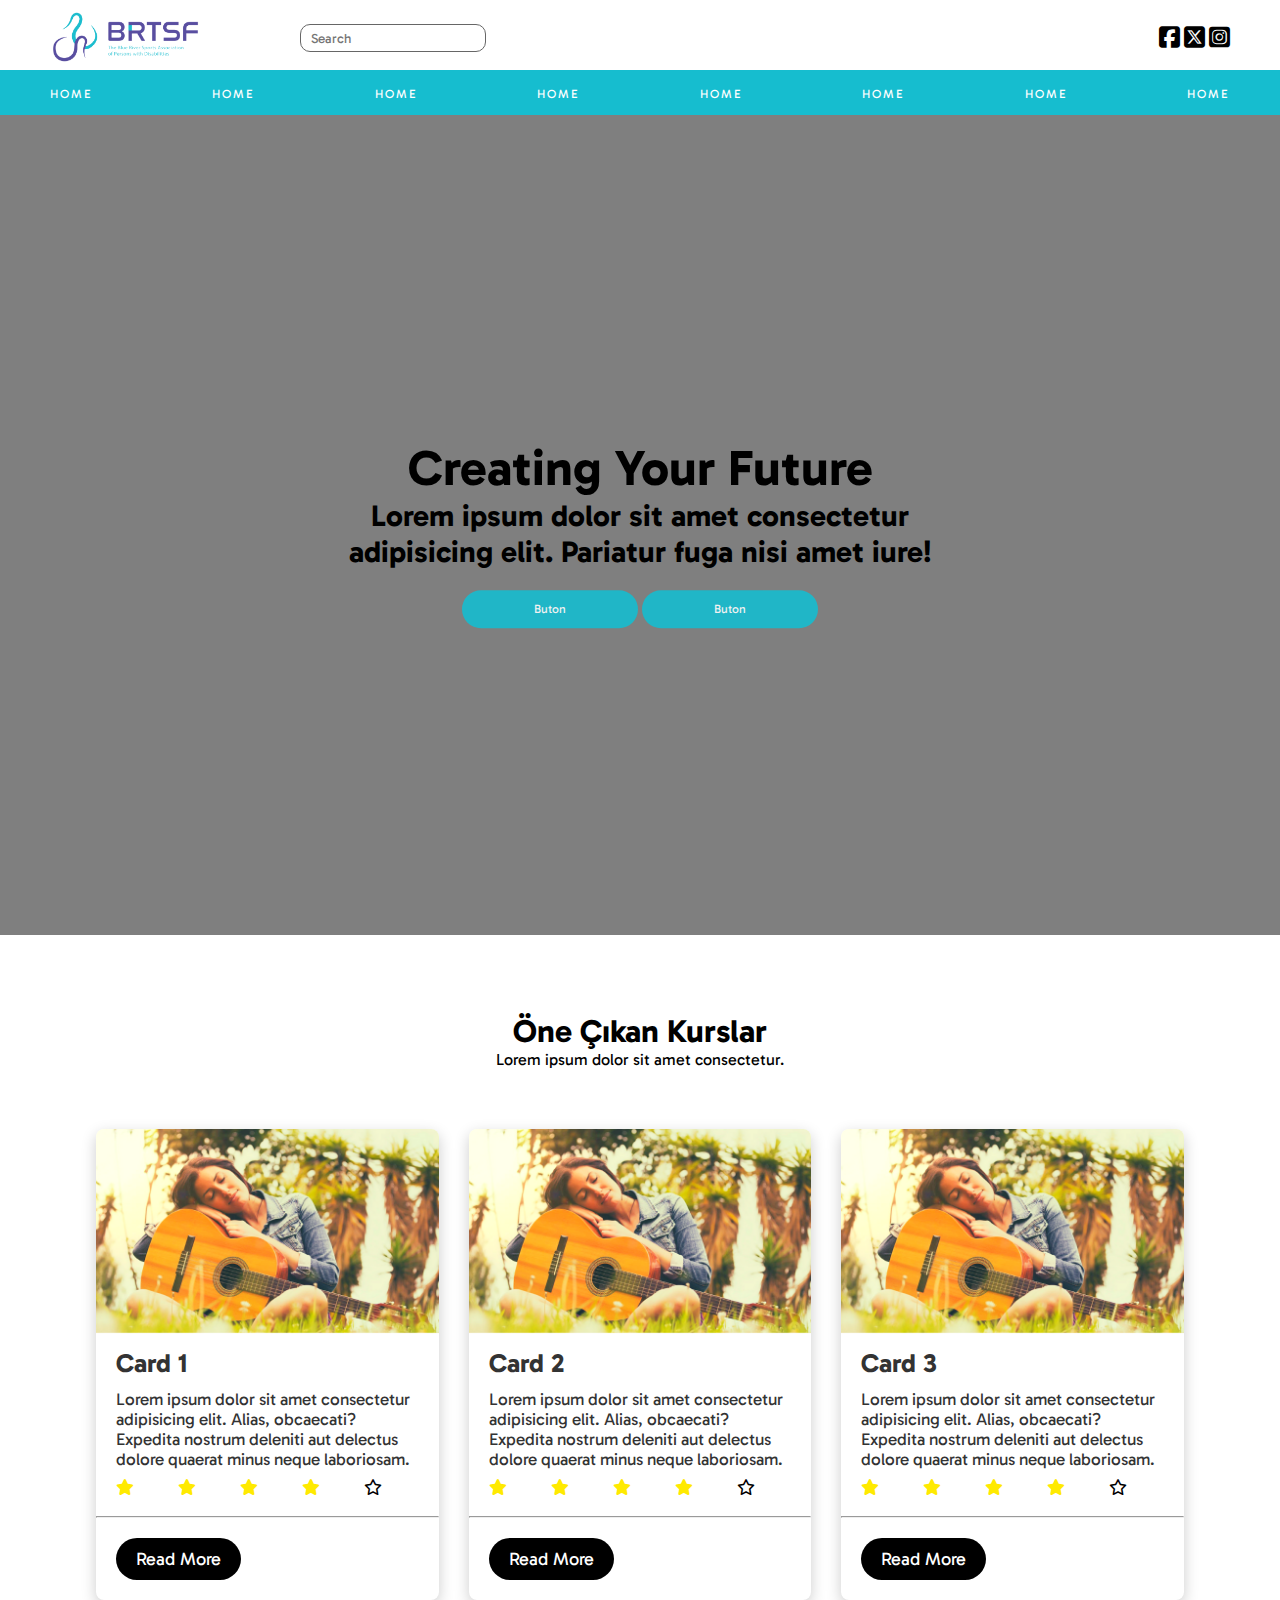
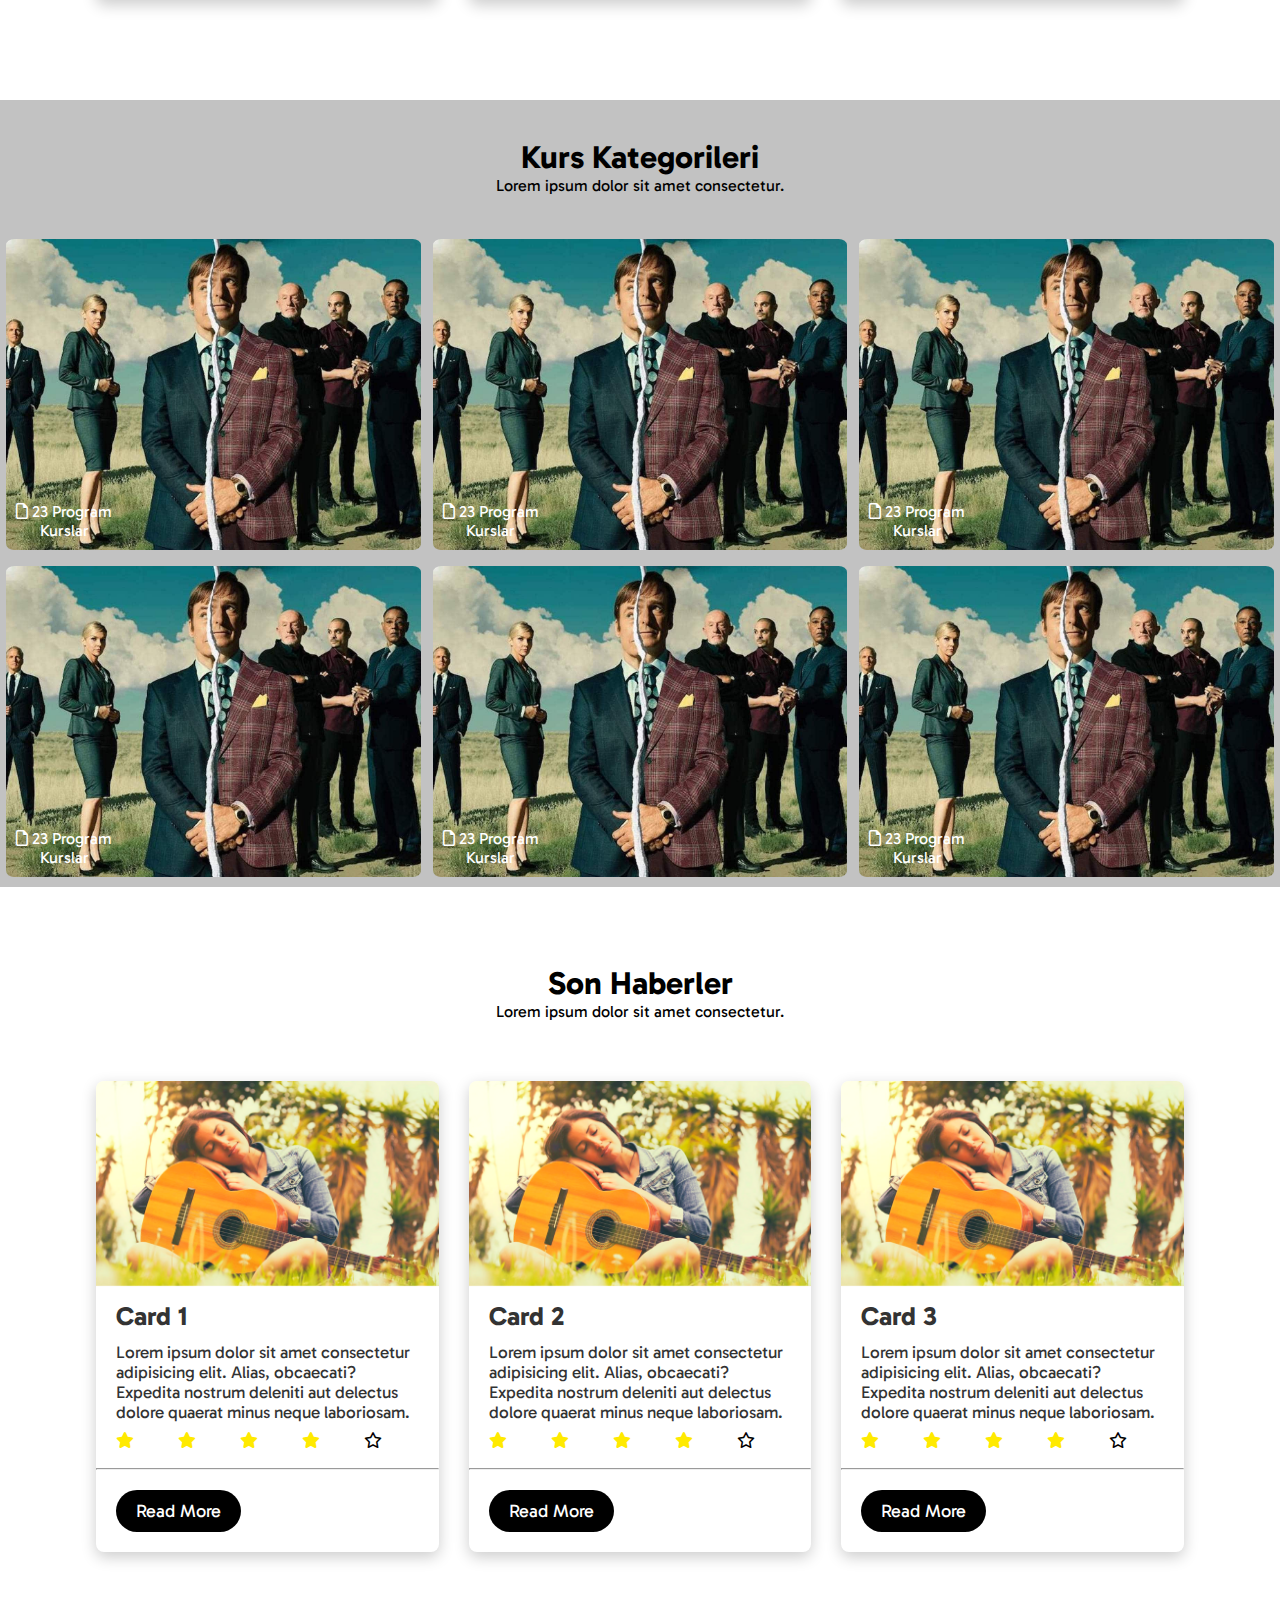
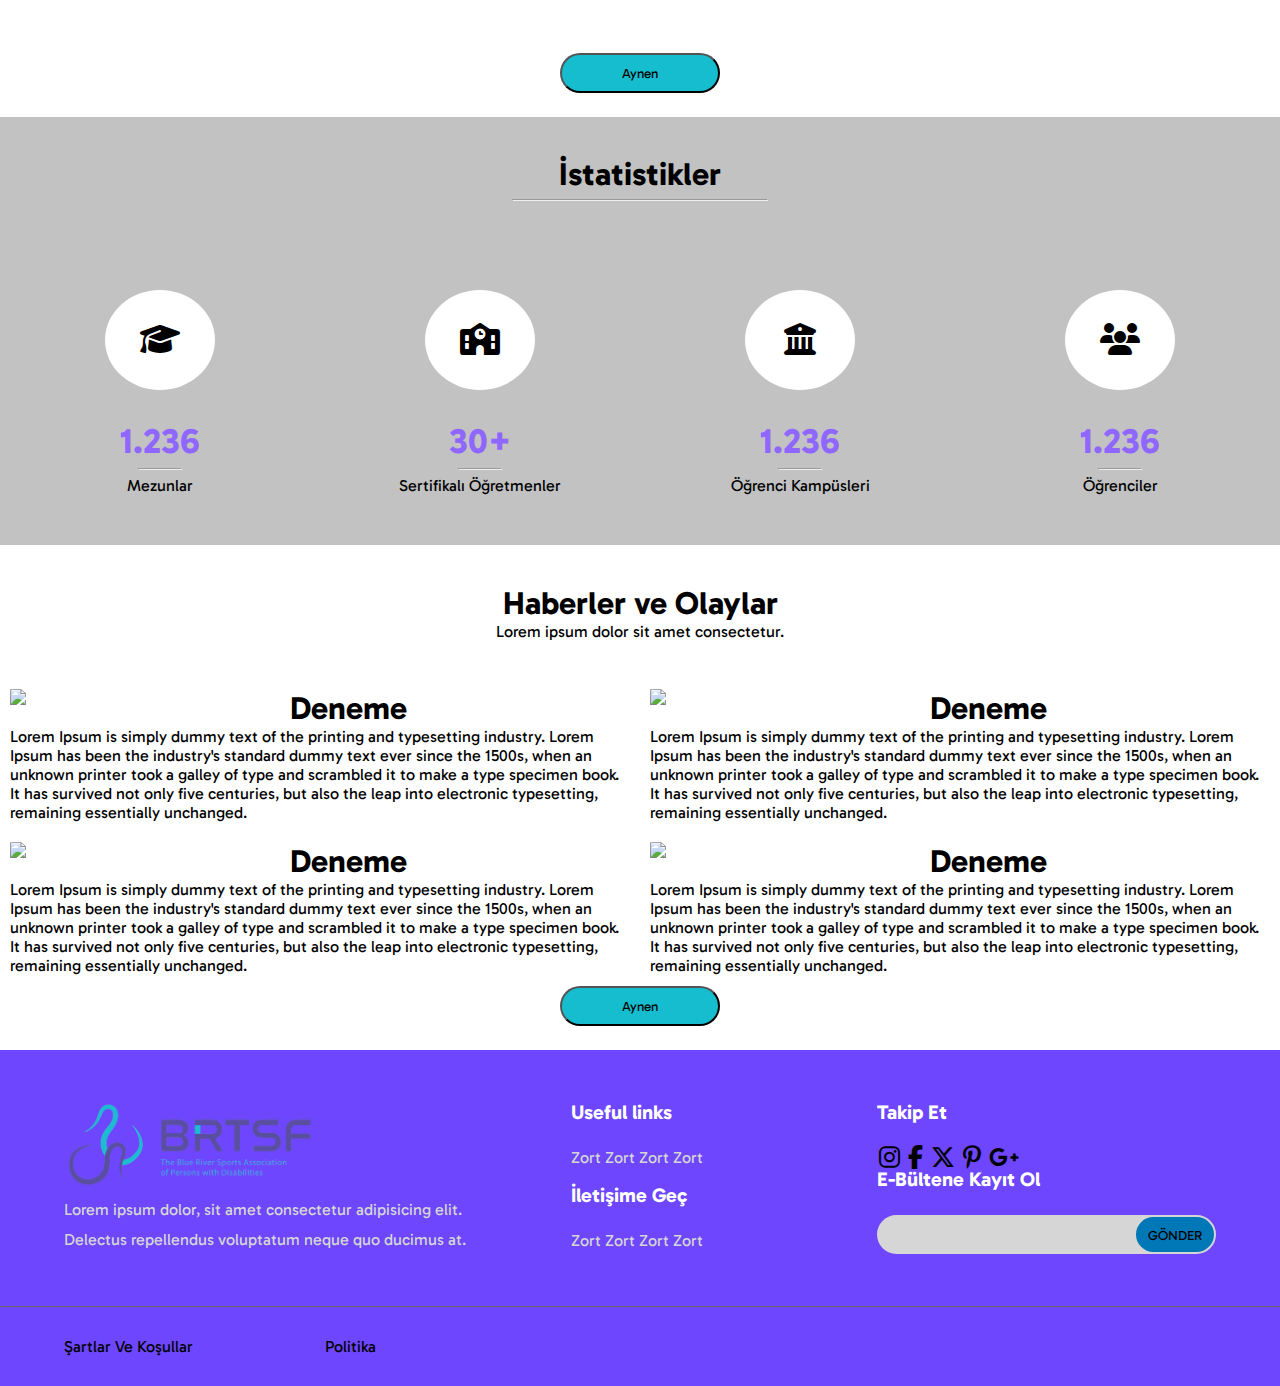
==== brtsf-yeniden - Kopya/index.html @ 1c38221a "BRTSF Web Sitesi" ====
<!DOCTYPE html>
<html lang="en">

<head>
  <meta charset="UTF-8">
  <meta name="viewport" content="width=device-width, initial-scale=1.0">
  <title>Document</title>
  <link rel="stylesheet" href="style.css">
  <link rel="stylesheet" href="https://cdnjs.cloudflare.com/ajax/libs/font-awesome/6.4.2/css/all.min.css">
  <link rel="stylesheet" href="https://cdnjs.cloudflare.com/ajax/libs/font-awesome/6.5.0/css/all.min.css">
  <style>
    @import url('https://fonts.googleapis.com/css2?family=Gabarito&family=Roboto&display=swap');
  </style>

</head>

<body>
  <div class="wrapper">
    <div class="multi-color-border"></div>
    <div class="top-nav">
      <div class="left">
        <div class="logo">
          <img src="logo-purple.png" alt="">
        </div>

        <div class="search_bar">
          <input type="text" placeholder="Search">
        </div>
      </div>
      <div class="right">
        <ul>
          <i class="fa-brands fa-square-facebook fa-xl"></i>
          <i class="fa-brands fa-square-x-twitter fa-xl"></i>
          <i class="fa-brands fa-square-instagram fa-xl"></i>
        </ul>

      </div>
    </div>
    <div class="bottom_nav">
      <ul>
        <li><a href="#">Home</a></li>
        <li><a href="#">Home</a></li>
        <li><a href="#">Home</a></li>
        <li><a href="#">Home</a></li>
        <li><a href="#">Home</a></li>
        <li><a href="#">Home</a></li>
        <li><a href="#">Home</a></li>
        <li><a href="#">Home</a></li>
      </ul>
    </div>
    </section>
    <div class="section">
      <div class="banner"></div>
    </div>
    <div class="title">
      <h2>Creating Your Future</h2>
      <p>Lorem ipsum dolor sit amet consectetur adipisicing elit. Pariatur fuga nisi amet iure!</p>
      <button>Buton</button>
      <button>Buton</button>
    </div>
  </div>
  <div class="section">
    <div class="kurslar">
      <div class="title">
        <h1>Öne Çıkan Kurslar</h1>
        <p>Lorem ipsum dolor sit amet consectetur.</p>
      </div>
    </div>
    <div class="card-container">
      <div class="card">
        <img src="gitar-c-almak-bir-terapi-s-eklidir-1_orig.png">
        <h3>Card 1</h3>
        <p>Lorem ipsum dolor sit amet consectetur adipisicing elit.
          Alias, obcaecati? Expedita nostrum deleniti aut delectus
          dolore quaerat minus neque laboriosam.</p>
        <i class="fa-solid fa-star" style="color: #ffea00;"></i>
        <i class="fa-solid fa-star" style="color: #ffea00;"></i>
        <i class="fa-solid fa-star" style="color: #ffea00;"></i>
        <i class="fa-solid fa-star" style="color: #ffea00;"></i>
        <i class="fa-regular fa-star"></i>
        <hr>

        <a href="">Read More </a>
      </div>
      <div class="card">
        <img src="gitar-c-almak-bir-terapi-s-eklidir-1_orig.png">
        <h3>Card 2</h3>
        <p>Lorem ipsum dolor sit amet consectetur adipisicing elit.
          Alias, obcaecati? Expedita nostrum deleniti aut delectus
          dolore quaerat minus neque laboriosam.</p>
        <i class="fa-solid fa-star" style="color: #ffea00;"></i>
        <i class="fa-solid fa-star" style="color: #ffea00;"></i>
        <i class="fa-solid fa-star" style="color: #ffea00;"></i>
        <i class="fa-solid fa-star" style="color: #ffea00;"></i>
        <i class="fa-regular fa-star"></i>
        <hr>
        <a href="">Read More </a>
      </div>
      <div class="card">
        <img src="gitar-c-almak-bir-terapi-s-eklidir-1_orig.png">
        <h3>Card 3</h3>
        <p>Lorem ipsum dolor sit amet consectetur adipisicing elit.
          Alias, obcaecati? Expedita nostrum deleniti aut delectus
          dolore quaerat minus neque laboriosam.</p>
        <i class="fa-solid fa-star" style="color: #ffea00;"></i>
        <i class="fa-solid fa-star" style="color: #ffea00;"></i>
        <i class="fa-solid fa-star" style="color: #ffea00;"></i>
        <i class="fa-solid fa-star" style="color: #ffea00;"></i>
        <i class="fa-regular fa-star"></i>
        <hr>

        <a href="">Read More </a>
      </div>
    </div>
  </div>
  </div>
  <section class="haber">
    <div class="haberler">
      <div class="title">
        <h1>Kurs Kategorileri</h1>
        <p>Lorem ipsum dolor sit amet consectetur.</p>
      </div>
      <div class="row">
        <div class="column">
          <img src="better-call-saul.jpg" width="100%">
          <div class="bottom-left"><i class="fa-regular fa-file"></i> 23 Program<br>Kurslar</div>
        </div>
        <div class="column">
          <img src="better-call-saul.jpg" width="100%">
          <div class="bottom-left"><i class="fa-regular fa-file"></i> 23 Program<br>Kurslar</div>
        </div>
        <div class="column">
          <img src="better-call-saul.jpg" width="100%">
          <div class="bottom-left"><i class="fa-regular fa-file"></i> 23 Program<br>Kurslar</div>
        </div>
        <div class="row">
          <div class="column">
            <img src="better-call-saul.jpg" width="100%">
            <div class="bottom-left"><i class="fa-regular fa-file"></i> 23 Program<br>Kurslar</div>
          </div>
          <div class="column">
            <img src="better-call-saul.jpg" width="100%">
            <div class="bottom-left"><i class="fa-regular fa-file"></i> 23 Program<br>Kurslar</div>
          </div>
          <div class="column">
            <img src="better-call-saul.jpg" width="100%">
            <div class="bottom-left"><i class="fa-regular fa-file"></i> 23 Program<br>Kurslar</div>
          </div>
        </div>
      </div>
  </section>
  <div class="section">
    <div class="kurslar">
      <div class="title">
        <h1>Son Haberler</h1>
        <p>Lorem ipsum dolor sit amet consectetur.</p>
      </div>
    </div>
    <div class="card-container">
      <div class="card">
        <img src="gitar-c-almak-bir-terapi-s-eklidir-1_orig.png">
        <h3>Card 1</h3>
        <p>Lorem ipsum dolor sit amet consectetur adipisicing elit.
          Alias, obcaecati? Expedita nostrum deleniti aut delectus
          dolore quaerat minus neque laboriosam.</p>
        <i class="fa-solid fa-star" style="color: #ffea00;"></i>
        <i class="fa-solid fa-star" style="color: #ffea00;"></i>
        <i class="fa-solid fa-star" style="color: #ffea00;"></i>
        <i class="fa-solid fa-star" style="color: #ffea00;"></i>
        <i class="fa-regular fa-star"></i>
        <hr>

        <a href="">Read More </a>
      </div>
      <div class="card">
        <img src="gitar-c-almak-bir-terapi-s-eklidir-1_orig.png">
        <h3>Card 2</h3>
        <p>Lorem ipsum dolor sit amet consectetur adipisicing elit.
          Alias, obcaecati? Expedita nostrum deleniti aut delectus
          dolore quaerat minus neque laboriosam.</p>
        <i class="fa-solid fa-star" style="color: #ffea00;"></i>
        <i class="fa-solid fa-star" style="color: #ffea00;"></i>
        <i class="fa-solid fa-star" style="color: #ffea00;"></i>
        <i class="fa-solid fa-star" style="color: #ffea00;"></i>
        <i class="fa-regular fa-star"></i>
        <hr>
        <a href="">Read More </a>
      </div>
      <div class="card">
        <img src="gitar-c-almak-bir-terapi-s-eklidir-1_orig.png">
        <h3>Card 3</h3>
        <p>Lorem ipsum dolor sit amet consectetur adipisicing elit.
          Alias, obcaecati? Expedita nostrum deleniti aut delectus
          dolore quaerat minus neque laboriosam.</p>
        <i class="fa-solid fa-star" style="color: #ffea00;"></i>
        <i class="fa-solid fa-star" style="color: #ffea00;"></i>
        <i class="fa-solid fa-star" style="color: #ffea00;"></i>
        <i class="fa-solid fa-star" style="color: #ffea00;"></i>
        <i class="fa-regular fa-star"></i>
        <hr>

        <a href="">Read More </a>
      </div>

    </div>
  </div>
  </div>
  <div class="buton">
    <button>Aynen</button>
  </div>
  <section class="istatistikler">
    <div class="title">
      <h1>İstatistikler</h1>
      <hr>
    </div>
    <div class="stats">
      <div class="container">
        <div class="box">
          <i class="fa-solid fa-graduation-cap fa-2xl" style="color: #000000;"></i>
          <div class="number">1.236</div>
          <hr>
          <p>Mezunlar</p>
        </div>
        <div class="box">
          <i class="fa-solid fa-school fa-2xl" style="color: #000000;"></i>
          <div class="number">30+</div>
          <hr>
          <p>Sertifikalı Öğretmenler</p>
        </div>
        <div class="box">
          <i class="fa-solid fa-building-columns fa-2xl" style="color: #000000;"></i>
          <div class="number">1.236</div>
          <hr>
          <p>Öğrenci Kampüsleri</p>
        </div>
        <div class="box">
          <i class="fa-solid fa-users fa-2xl" style="color: #000000;"></i>
          <div class="number">1.236</div>
          <hr>
          <p>Öğrenciler</p>
        </div>
      </div>
    </div>
  </section>
  <section class="haberler-olaylar">
    <div class="title">
      <h1>Haberler ve Olaylar</h1>
      <p>Lorem ipsum dolor sit amet consectetur.</p>
    </div>
    <div class="row">
      <div class="column">
        <img src="https://dynamic-media-cdn.tripadvisor.com/media/photo-o/1a/b7/b3/eb/caption.jpg?w=1200&h=-1&s=1" style="float:left;padding-right:12px" width="280" />
        <h1>Deneme</h1>
        <p>Lorem Ipsum is simply dummy text of the printing and typesetting industry. Lorem Ipsum has been the industry's standard dummy text ever since the 1500s, when an unknown printer took a galley of type and scrambled it to make a type specimen book. It has survived not only five centuries, but also the leap into electronic typesetting, remaining essentially unchanged.</p>
      </div>
      <div class="column">
        <img src="https://dynamic-media-cdn.tripadvisor.com/media/photo-o/1a/b7/b3/eb/caption.jpg?w=1200&h=-1&s=1" style="float:left;padding-right:12px" width="280" />
        <h1>Deneme</h1>
        <p>Lorem Ipsum is simply dummy text of the printing and typesetting industry. Lorem Ipsum has been the industry's standard dummy text ever since the 1500s, when an unknown printer took a galley of type and scrambled it to make a type specimen book. It has survived not only five centuries, but also the leap into electronic typesetting, remaining essentially unchanged.</p>
      </div>
    </div>
    <div class="row">
      <div class="column">
        <img src="https://dynamic-media-cdn.tripadvisor.com/media/photo-o/1a/b7/b3/eb/caption.jpg?w=1200&h=-1&s=1" style="float:left;padding-right:12px" width="280" />
        <h1>Deneme</h1>
        <p>Lorem Ipsum is simply dummy text of the printing and typesetting industry. Lorem Ipsum has been the industry's standard dummy text ever since the 1500s, when an unknown printer took a galley of type and scrambled it to make a type specimen book. It has survived not only five centuries, but also the leap into electronic typesetting, remaining essentially unchanged.</p>
      </div>
      <div class="column">
        <img src="https://dynamic-media-cdn.tripadvisor.com/media/photo-o/1a/b7/b3/eb/caption.jpg?w=1200&h=-1&s=1" style="float:left;padding-right:12px" width="280" />
        <h1>Deneme</h1>
        <p>Lorem Ipsum is simply dummy text of the printing and typesetting industry. Lorem Ipsum has been the industry's standard dummy text ever since the 1500s, when an unknown printer took a galley of type and scrambled it to make a type specimen book. It has survived not only five centuries, but also the leap into electronic typesetting, remaining essentially unchanged.</p>
      </div>
    </div>
    <div class="buton">
      <button>Aynen</button>
    </div>
  </section>
  <section class="footer">
    <div class="footer-content">
      <img src="logo-purple.png" width="250px">
      <p>Lorem ipsum dolor, sit amet consectetur adipisicing elit. <br>
        Delectus repellendus voluptatum neque quo ducimus at.</p>

    </div>
    <div class="footer-content">
      <h4>Useful links</h4>
      <li><a href="#">Zort</a></li>
      <li><a href="#">Zort</a></li>
      <li><a href="#">Zort</a></li>
      <li><a href="#">Zort</a></li>
      <br>
      <h4>İletişime Geç</h4>
      <li><a href="#">Zort</a></li>
      <li><a href="#">Zort</a></li>
      <li><a href="#">Zort</a></li>
      <li><a href="#">Zort</a></li>
    </div>
    <div class="footer-content">
      <h4>Takip Et</h4>
      <i class="fa-brands fa-instagram fa-xl" style="color: #000000;"></i>
      <i class="fa-brands fa-facebook-f fa-xl" style="color: #000000;"></i>
      <i class="fa-brands fa-x-twitter fa-xl" style="color: #000000;"></i>
      <i class="fa-brands fa-pinterest-p fa-xl" style="color: #000000;"></i>
      <i class="fa-brands fa-google-plus-g fa-xl" style="color: #000000;"></i>
      <h4>E-Bültene Kayıt Ol</h4>
      <div class="bulten">
        <div class="container">
          <input type="text">
          <button>Gönder</button>
        </div>
      </div>
    </div>



  </section>
  <section class="ending">
    <hr>
    <li><a>Şartlar Ve Koşullar</a></li>
    <li><a>Politika</a></li>

  </section>



</body>

</html>
---- brtsf-yeniden - Kopya/style.css ----
* {
    margin: 0;
    padding: 0;
    box-sizing: border-box;
    list-style: none;
    text-decoration: none;
    font-family: 'Gabarito', sans-serif;

}

.wrapper .multi-color-border {
    width: 100%;
    height: 5px;

}

.wrapper .top-nav {
    width: 100%;
    height: 65px;
    background: #fff;
    padding: 0 50px;
    display: flex;
    justify-content: space-between;
    align-items: center;
}

.wrapper .top-nav .left {
    display: flex;
    align-items: center;
}

.wrapper .top-nav .left .logo img {
    width: 150px;
    position: absolute;
    top: 10px;

}

.wrapper .top-nav .left .search_bar input[type="text"] {
    border: 1px solid #666666;
    padding: 5px 10px;
    outline: none;
    border-radius: 10px;
    margin-right: 15px;
    margin-left: 250px;
}

.wrapper .top-nav .right {
    display: flex;

}

.wrapper .top-nav .left ul {
    display: flex;
}

.wrapper .top-nav .left ul li {
    margin: 0 12px;
}

.wrapper .top-nav .left i {
    margin: 6px;
}

.wrapper .top-nav .left ul li :last-child {

    margin-right: 0;
    border-radius: 2px;
    text-transform: uppercase;
    letter-spacing: 3px;
}

/**/
.wrapper .bottom_nav {
    width: 100%;
    background: #16BDCF;

    height: 45px;
    padding: 0 50px;
}

.wrapper .bottom_nav ul {
    width: 100%;
    height: 45px;
    display: flex;
    justify-content: space-between;
    align-items: center;
}

.wrapper .bottom_nav ul li a {
    color: #ffffff;
    letter-spacing: 2px;
    text-transform: uppercase;
    font-size: 12px;
}

/**/
.wrapper .banner {
    height: calc(100vh - 80px);
    background-image: url(background.png);
    background: linear-gradient(rgba(0, 0, 0, 0.5));
    background-position: center;
    background-size: cover;
    background-repeat: no-repeat;
}

.wrapper .title {
    position: absolute;
    top: 50%;
    left: 50%;
    transform: translate(-50%, -50%);
    text-align: center;
}

.wrapper .title h2 {
    margin-top: 20%;
    font-size: 50px;
    color: rgb(0, 0, 0);


}

.wrapper .title p {
    font-size: 30px;
    font-weight: bold;
    margin-bottom: 3%;
}

.wrapper button {
    padding: 12px 72px;
    font-size: 12px;
    border: none;
    outline: none;
    opacity: 90%;
    color: white;
    background-color: #16BDCF;

    border-radius: 25px;
    cursor: pointer;
}

/**/
.kurslar .title {
    text-align: center;
    margin-top: 3%;
}

.card-container {
    width: 85%;
    display: flex;
    justify-content: space-between;
    flex-wrap: wrap;
    margin: 60px auto;
}

.card {
    width: calc(33.33% - 20px);
    margin-bottom: 40px;
    background-color: #fff;
    box-shadow: 0px 5px 15px rgba(0, 0, 0, 0.2);
    border-radius: 8px;
    overflow: hidden;
}

.card img {
    width: 100%;
    height: auto;
}

.card h3 {
    font-size: 26px;
    color: #333;
    margin: 10px 20px;
}

.card p {
    font-size: 17px;
    color: #333;
    margin: 0px 20px;
}

.card a {
    text-decoration: none;
    display: inline-block;
    font-size: 18px;
    color: #fff;
    background-color: rgb(0, 0, 0);
    padding: 10px 20px;
    margin: 20px 20px;
    border-radius: 30px;
    transition: all 0.3s ease;
}

.card i {
    margin: 0px 0px;
    padding: 10px 20px;
}

.card hr {
    width: 100%;
    margin-top: 3%;
}

.card a:hover {
    background-color: white;
    color: black;
}

/**/
.haber {
    background-color: #c2c2c2;

}

.title {
    text-align: center;
    padding-top: 3%;
    margin-bottom: 3%;
}

.haberler .column {
    float: left;
    width: 33.33%;
    padding: 6px;
    position: relative;
    text-align: center;
    color: white;
}

.column img {
    border-radius: 2%;
}

.row::after {
    content: "";
    display: table;
    clear: both;
}

.bottom-left {
    position: absolute;
    bottom: 20px;
    left: 16px;
}

.buton {
    text-align: center;
}

.buton button {
    background-color: #16BDCF;
    padding: 10px 60px;
    margin: 1px 1px;
    border-radius: 30px;
    margin-bottom: 1.5rem;
}

/**/
.istatistikler {
    background-color: #c2c2c2;
}

.istatistikler hr {
    margin: auto;
    width: 20%;
    color: black;
    size: 10px;
    margin-top: 6px;
}

.stats {
    padding-top: var(--section-padding);
    padding-bottom: var(--section-padding);
    text-align: center;
    position: relative;
}

.stats .container {
    position: relative;
    display: flex;
    flex-wrap: wrap;
}

.stats .container .box {
    color: white;
    padding: 50px;
    background-color: var(--transparennt-color);
}

.stats .container .box i {
    width: 110px;
    height: 100px;
    display: flex;
    background-color: rgb(255, 255, 255);
    justify-content: center;
    align-items: center;
    border-radius: 50%;
    margin: 0 auto 30px;
}

.stats .container .box p {
    margin-top: 3%;
    color: black;
}

.stats .container .box .number {
    font-size: 35px;
    color: rgb(143, 103, 255);
    font-weight: bolder;
}

/**/
.feature-items {

    box-sizing: border-box;
    width: 100%;
    padding: 0px;
    display: flex;
    flex-wrap: wrap;
}

.feature-item--wrapper {

    flex-direction: row;
    box-sizing: border-box;
    width: 50%;
    align-items: center;
    justify-content: center;
    display: flex;
}

.img-wrapper {


    padding-right: 24px;
}

.haberler-olaylar img {}


.haberler-olaylar .column {
    float: left;
    width: 50%;
    padding: 10px;

    color: black;
}


.haberler-olaylar .row:after {
    content: "";
    display: table;
    clear: both;
}

/**/
.footer {
    padding: 80px 13% 70px;
    display: grid;
    grid-template-columns: repeat(auto-fit, minmax(200px, auto));
    gap: 3.5rem;
    background: #6d46fd;
    left: 0;
    right: 0;
    bottom: 0;

}

.footer-content h4 {
    color: #fff;
    margin-bottom: 1.5rem;
    font-size: 20px;
}

.footer-content li {
    margin-bottom: 16px;
    display: inline-flex;
}

.footer-content li a {

    color: #d6d6d6;

}

.footer-content p {
    color: #d6d6d6;
    font-size: 16px;
    line-height: 30px;
}

.footer-content i {
    margin: 2px;

}

.bulten .container {
    display: flex;
    padding: 2px;
    padding-left: 20px;
    justify-content: center;
    align-items: center;
    margin: auto;
    border-radius: 50px;
    background-color: #d6d6d6;

}

.bulten .container input {
    width: 100%;
    height: 35px;
    background: none;
    padding: 0;
    border: 0;
    outline: none;
}

.bulten .container button {
    height: 35px;
    width: 104px;
    background-color: #0077b6;
    text-transform: uppercase;
    border-style: none;
    border-radius: 50px;
    cursor: pointer;
    outline: none;
}

.ending {
    background: #6d46fd;


}

.ending li {
    display: flex;
    padding: 30px 5%;
    display: inline-flex;


}

.ending hr {
    background-color: #666666;
    height: 1px;
    border: 0;

}




@media (max-width: 1690px) {
    .footer {
        padding: 50px 5% 40px;
    }
}

;
@media (max-width: 1120px) {
    .footer {
        display: grid;
        grid-template-columns: repeat(auto-fit, minmax(300px, auto));
        gap: 2rem;
    }
}

;
@media (max-width: 700px) {
    .footer {
        display: grid;
        grid-template-columns: repeat(auto-fit, minmax(300px, auto));
        gap: 2.5rem;
    }

}

@media screen and (max-width:866px) {
    .haberler-olaylar p {
        display: none;
    }

    .haberler-olaylar img {
        width: 50%;
    }
}

@media only screen and (max-width: 1024px) {
    .wrapper .top-nav .right ul {
        display: none;
    }
}

@media screen and (max-width:767px) {
    .stats .container .box {
        flex-basis: 100%;
    }
}

@media screen and (max-width:767px) {
    .stats .container .box {
        flex-basis: 100%;
    }
}

@media screen and (max-width: 768px) {
    .card {
        width: 85%;
        margin: 25px auto;
    }

}

@media screen and (min-width: 768px) {
    .stats .container .box {
        flex-basis: 50%;
    }

}

@media screen and (min-width: 992px) {
    .stats .container .box {
        flex-basis: 25%;
    }
}

@media only screen and (max-width: 500px) {
    .search_bar {
        display: none;
    }

    .wrapper .bottom_nav {
        display: none;
    }

    .footer img {
        width: 55%;
    }
}
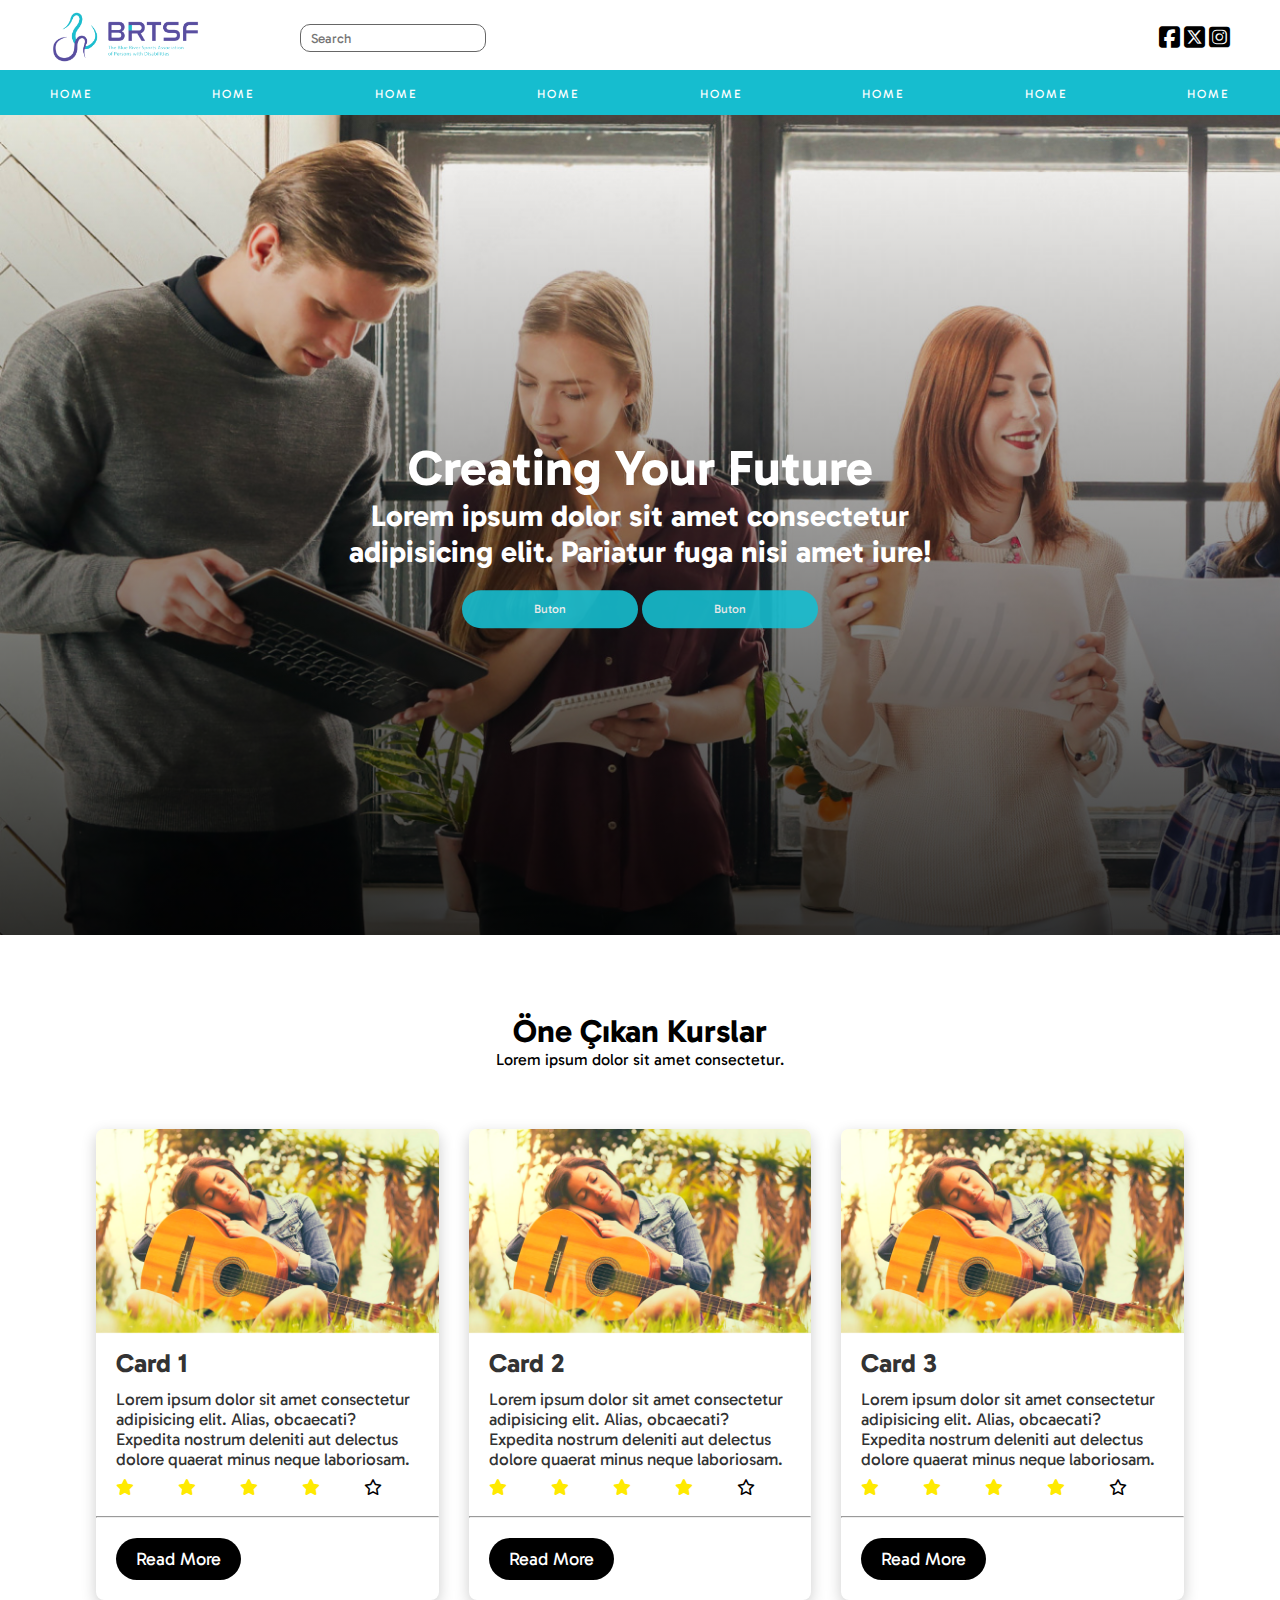
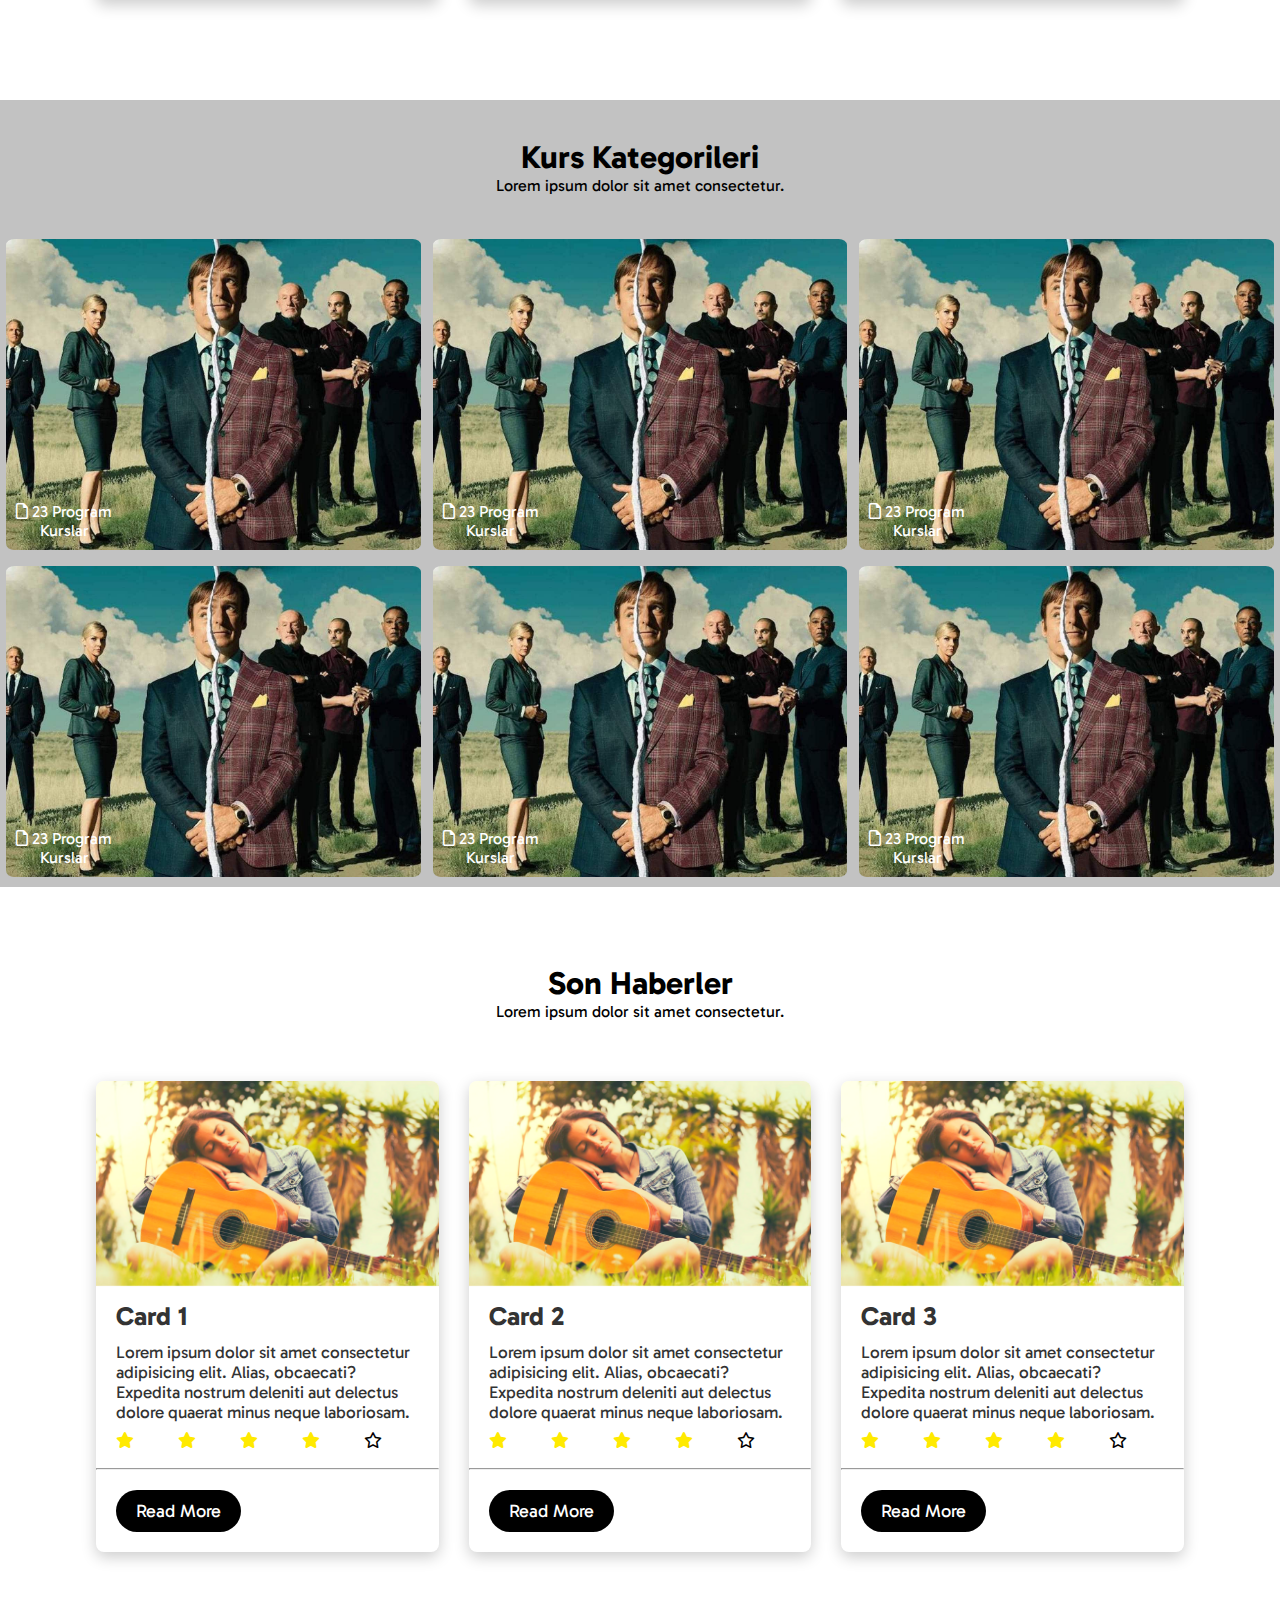
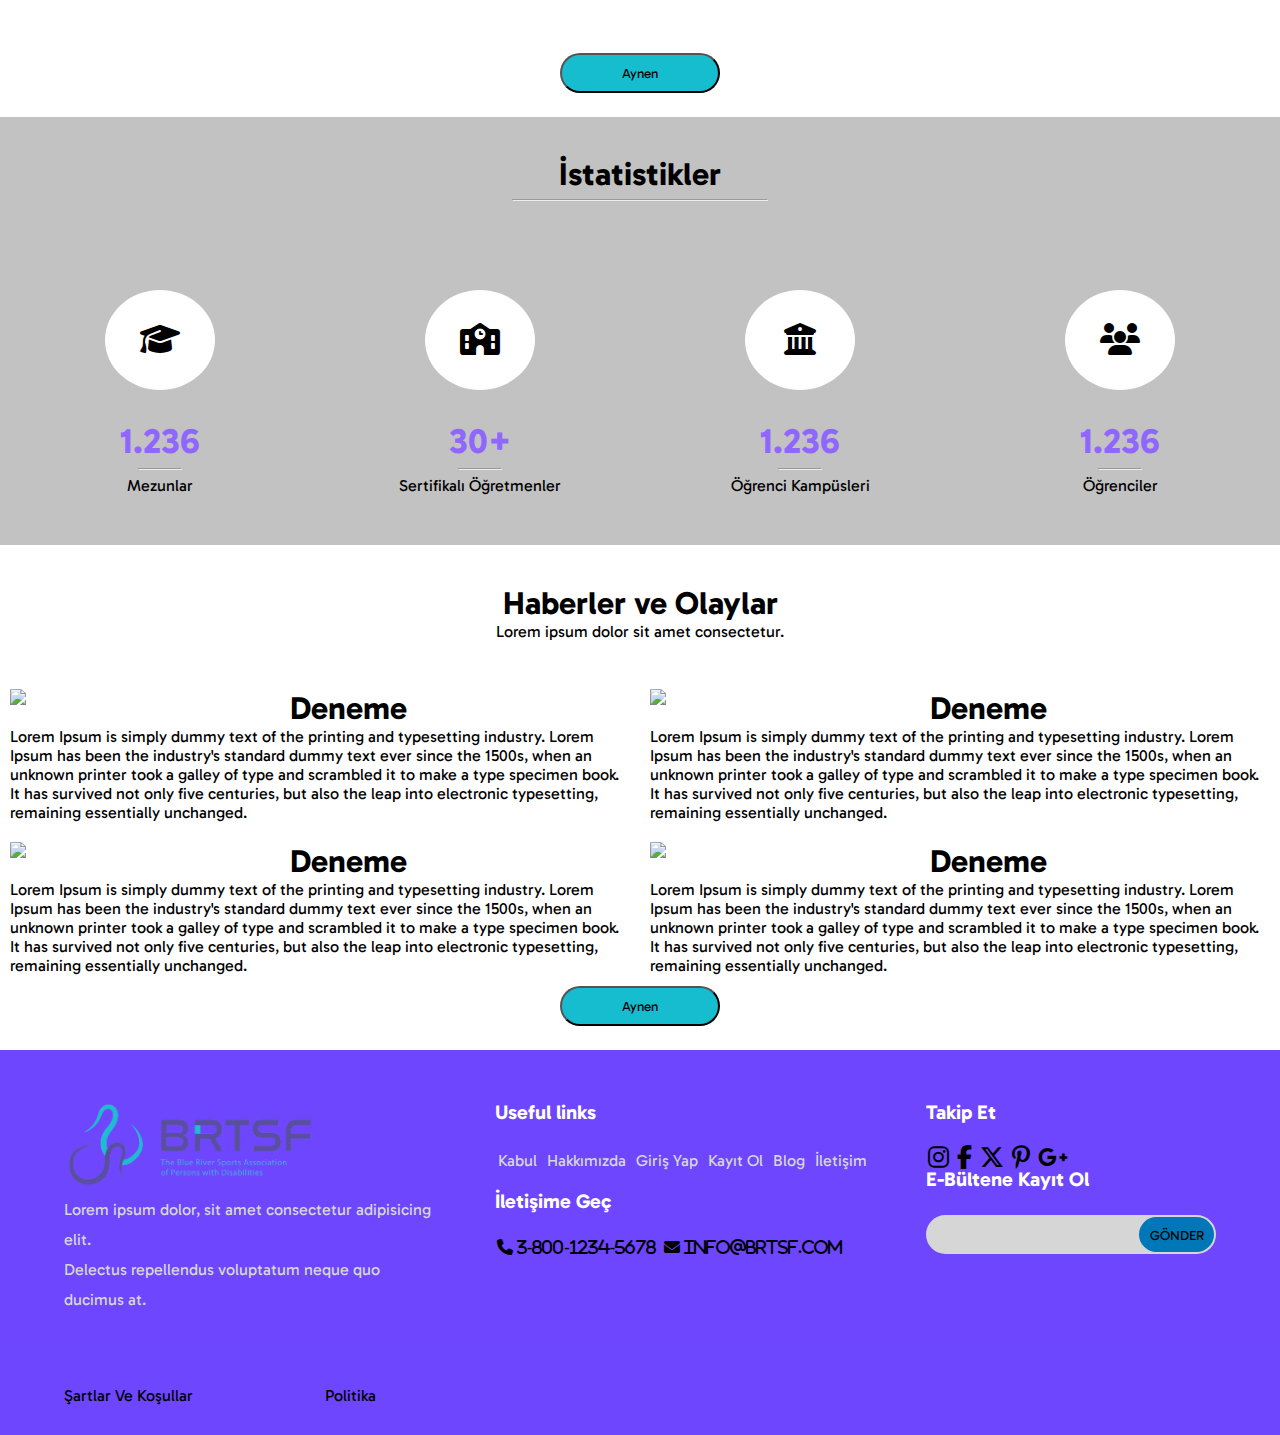
==== commit c81192ab: "BRTSF Site Update" ====
--- a/brtsf-yeniden - Kopya/index.html
+++ b/brtsf-yeniden - Kopya/index.html
@@ -284,16 +284,17 @@
     </div>
     <div class="footer-content">
       <h4>Useful links</h4>
-      <li><a href="#">Zort</a></li>
-      <li><a href="#">Zort</a></li>
-      <li><a href="#">Zort</a></li>
-      <li><a href="#">Zort</a></li>
+      <li><a href="#">Kabul</a></li>
+      <li><a href="#">Hakkımızda</a></li>
+      <li><a href="#">Giriş Yap</a></li>
+      <li><a href="#">Kayıt Ol</a></li>
+      <li><a href="#">Blog</a></li>
+      <li><a href="#">İletişim</a></li>
       <br>
       <h4>İletişime Geç</h4>
-      <li><a href="#">Zort</a></li>
-      <li><a href="#">Zort</a></li>
-      <li><a href="#">Zort</a></li>
-      <li><a href="#">Zort</a></li>
+      <i class="fa-solid fa-phone"> 3-800-1234-5678</i>
+      <i class="fa-solid fa-envelope"> info@brtsf.com</i>
+
     </div>
     <div class="footer-content">
       <h4>Takip Et</h4>
--- a/brtsf-yeniden - Kopya/style.css
+++ b/brtsf-yeniden - Kopya/style.css
@@ -98,10 +98,20 @@
 .wrapper .banner {
     height: calc(100vh - 80px);
     background-image: url(background.png);
-    background: linear-gradient(rgba(0, 0, 0, 0.5));
+    background: black;
     background-position: center;
+    overflow: hidden;
+    background: #C33764;
+    /* fallback colour. Make sure this is just one solid colour. */
+    background: -webkit-linear-gradient(rgba(29, 37, 113, 0), rgba(0, 0, 0, 0.8)), url("background.png");
+    background: linear-gradient(rgba(29, 37, 113, 0), rgba(0, 0, 0, 0.8)), url("background.png");
+    /* The least supported option. */
     background-size: cover;
     background-repeat: no-repeat;
+}
+
+.wrapper img {
+    object-fit: cover;
 }
 
 .wrapper .title {
@@ -115,7 +125,7 @@
 .wrapper .title h2 {
     margin-top: 20%;
     font-size: 50px;
-    color: rgb(0, 0, 0);
+    color: rgb(255, 255, 255);
 
 
 }
@@ -124,6 +134,7 @@
     font-size: 30px;
     font-weight: bold;
     margin-bottom: 3%;
+    color: white;
 }
 
 .wrapper button {
@@ -378,7 +389,7 @@
 }
 
 .footer-content li a {
-
+    margin: 3px;
     color: #d6d6d6;
 
 }
@@ -449,6 +460,11 @@
 
 
 
+@media(max-width: 400px) {
+    .bottom-left {
+        display: none;
+    }
+}
 
 @media (max-width: 1690px) {
     .footer {
@@ -456,7 +472,7 @@
     }
 }
 
-;
+
 @media (max-width: 1120px) {
     .footer {
         display: grid;
@@ -465,75 +481,106 @@
     }
 }
 
-;
-@media (max-width: 700px) {
+
+
+
+@media screen and (max-width:866px) {
+    .haberler-olaylar p {
+        display: none;
+    }
+
+    .haberler-olaylar img {
+        width: 50%;
+    }
+}
+
+@media only screen and (max-width: 1024px) {
+    .wrapper .top-nav .right ul {
+        display: none;
+    }
+}
+
+@media screen and (max-width:767px) {
+    .stats .container .box {
+        flex-basis: 100%;
+    }
+}
+
+@media screen and (max-width:767px) {
+    .stats .container .box {
+        flex-basis: 100%;
+    }
+}
+
+@media screen and (max-width:710px) {
+    .stats .container .box {
+        flex-basis: 100%;
+    }
+
+    .wrapper button {
+        margin: 1%;
+    }
+}
+
+@media screen and (max-width: 768px) {
+    .card {
+        width: 85%;
+        margin: 25px auto;
+    }
+
+}
+
+@media screen and (min-width: 768px) {
+    .stats .container .box {
+        flex-basis: 50%;
+    }
+
+}
+
+@media screen and (min-width: 992px) {
+    .stats .container .box {
+        flex-basis: 25%;
+    }
+}
+
+@media only screen and (max-width: 500px) {
+    .search_bar {
+        display: none;
+    }
+
+    .wrapper .bottom_nav {
+        display: none;
+    }
+
+    .footer img {
+        width: 55%;
+    }
+
+}
+
+@media screen and (max-width: 700px) {
     .footer {
         display: grid;
         grid-template-columns: repeat(auto-fit, minmax(300px, auto));
         gap: 2.5rem;
     }
 
-}
-
-@media screen and (max-width:866px) {
-    .haberler-olaylar p {
+    .wrapper .title p {
+        font-size: 15px;
+    }
+
+    .wrapper .title h2 {
+        font-size: 35px;
+    }
+
+    .haberler .column {
+        float: none;
+        margin-left: 33.5%;
+    }
+}
+
+@media screen and(max-width: 400px) {
+    .haberler .column .bottom-left {
         display: none;
     }
-
-    .haberler-olaylar img {
-        width: 50%;
-    }
-}
-
-@media only screen and (max-width: 1024px) {
-    .wrapper .top-nav .right ul {
-        display: none;
-    }
-}
-
-@media screen and (max-width:767px) {
-    .stats .container .box {
-        flex-basis: 100%;
-    }
-}
-
-@media screen and (max-width:767px) {
-    .stats .container .box {
-        flex-basis: 100%;
-    }
-}
-
-@media screen and (max-width: 768px) {
-    .card {
-        width: 85%;
-        margin: 25px auto;
-    }
-
-}
-
-@media screen and (min-width: 768px) {
-    .stats .container .box {
-        flex-basis: 50%;
-    }
-
-}
-
-@media screen and (min-width: 992px) {
-    .stats .container .box {
-        flex-basis: 25%;
-    }
-}
-
-@media only screen and (max-width: 500px) {
-    .search_bar {
-        display: none;
-    }
-
-    .wrapper .bottom_nav {
-        display: none;
-    }
-
-    .footer img {
-        width: 55%;
-    }
 }